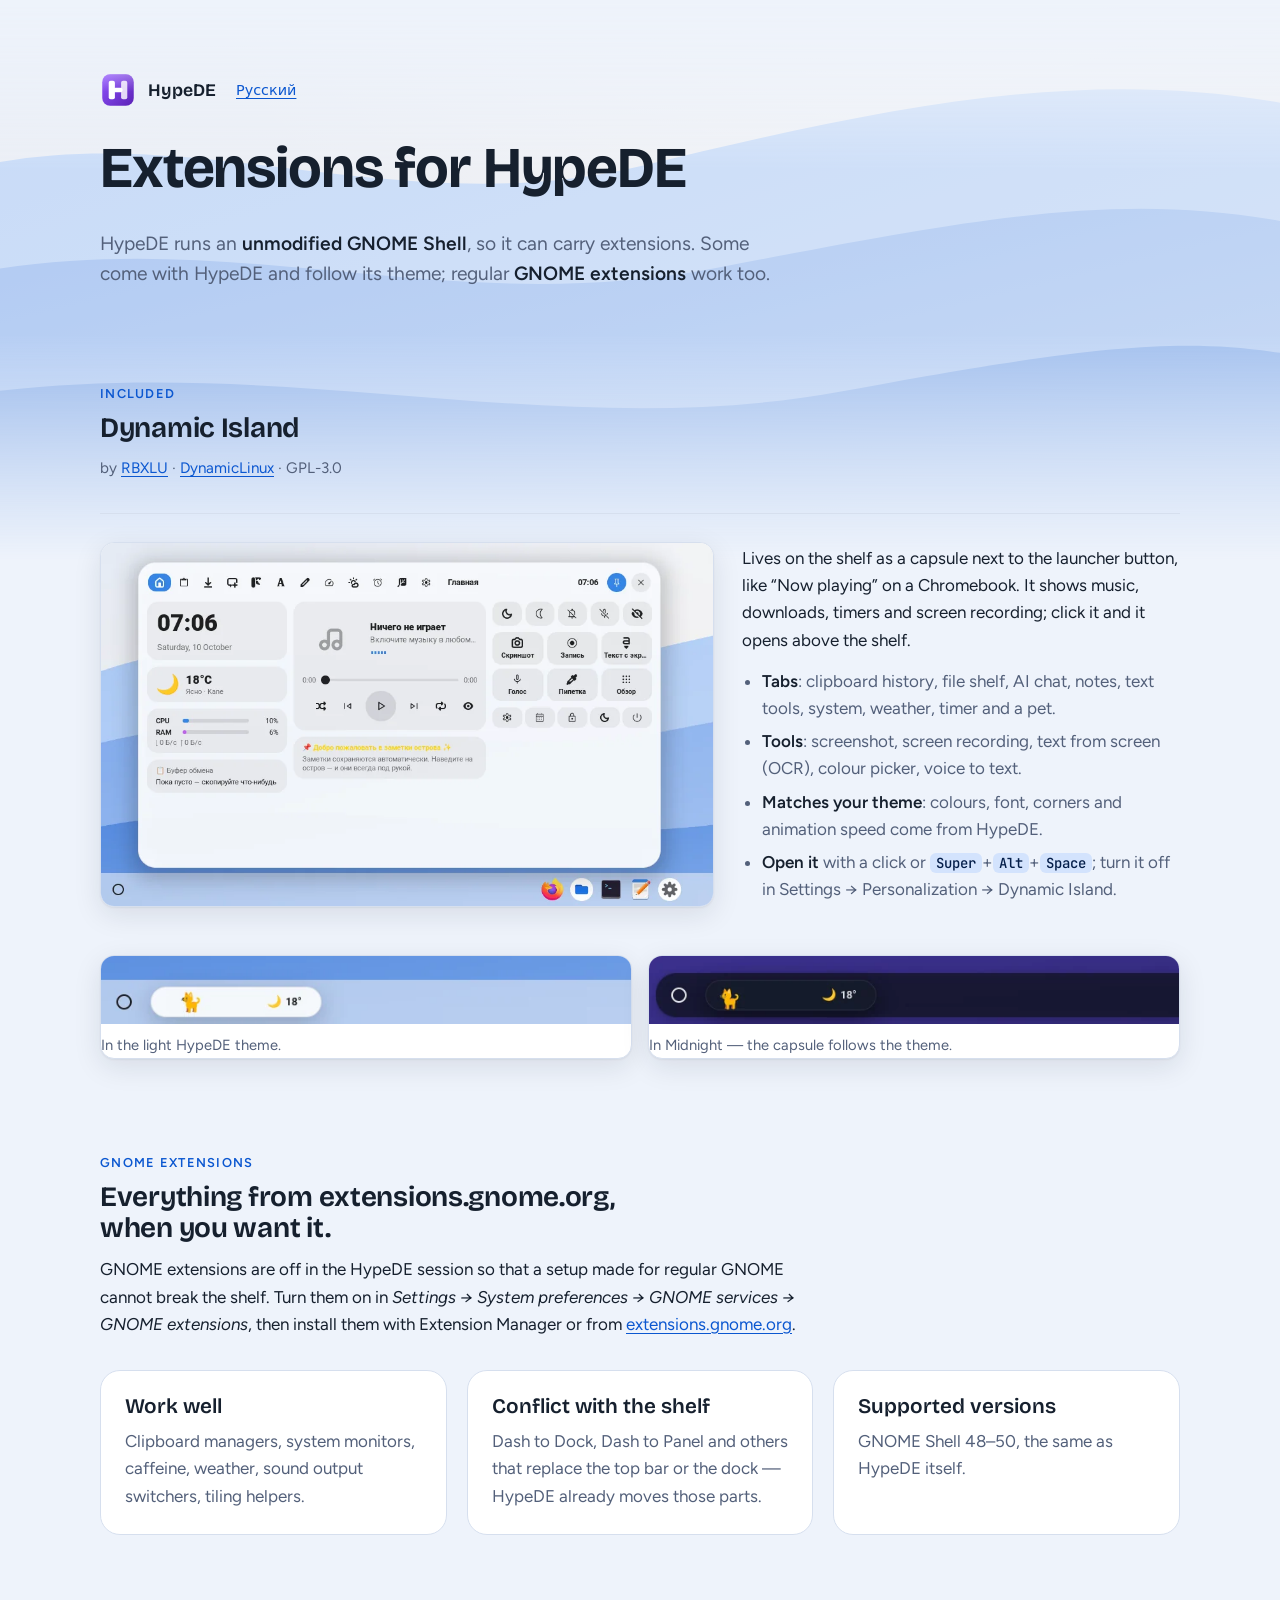
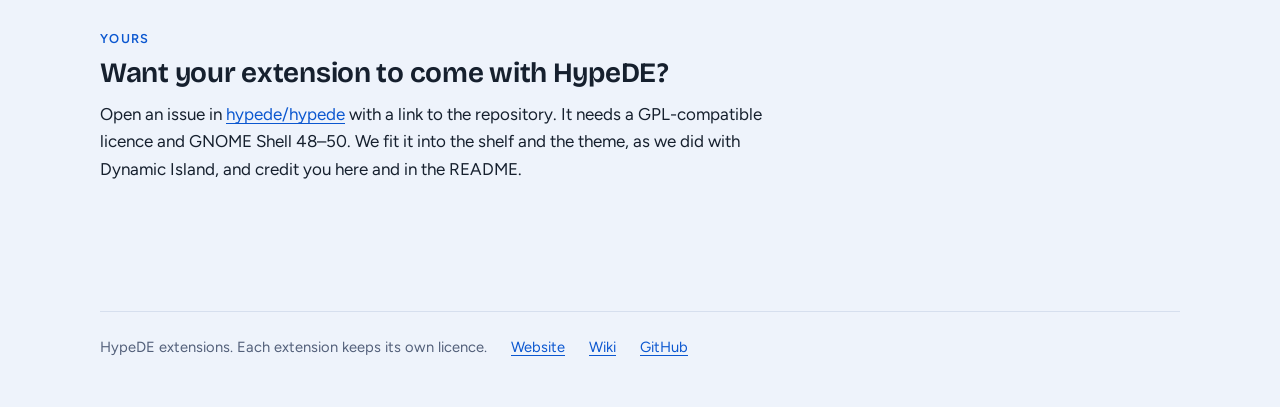
==== index.html @ a624a208 "First version Co-Authored-By: Claude Opus 5.5 <noreply@anthropic.com> Claude-Session: https://claude" ====
<!doctype html>
<html lang="en">
<head>
<meta charset="utf-8">
<meta name="viewport" content="width=device-width, initial-scale=1, viewport-fit=cover">
<title>HypeDE Extensions</title>
<meta name="description" content="Extensions for HypeDE: Dynamic Island on the shelf and how to use GNOME extensions.">
<link rel="icon" href="assets/img/logo.svg" type="image/svg+xml">
<link rel="alternate" hreflang="ru" href="https://extensions.hypede.xyz/ru/">
<link rel="preconnect" href="https://fonts.googleapis.com">
<link rel="preconnect" href="https://fonts.gstatic.com" crossorigin>
<link rel="stylesheet" href="https://fonts.googleapis.com/css2?family=Bricolage+Grotesque:opsz,wght@12..96,600;12..96,700&family=Figtree:wght@400;500;600&family=JetBrains+Mono:wght@500&display=swap">
<link rel="stylesheet" href="assets/site.css?v=d804f1b828">
<style>
  body { padding-block-end: 48px; }
  kbd { font: 500 0.82em var(--font-mono); padding: 1px 6px; border-radius: 6px; background: var(--accent-soft); color: var(--on-accent-soft); }
  .by { color: var(--muted); font-size: 0.95rem; }
  .caps { display: grid; grid-template-columns: repeat(auto-fit, minmax(260px, 1fr)); gap: 16px; margin-top: 20px; }
  .caps figure { border-radius: 14px; overflow: hidden; }
  @media (prefers-reduced-motion: no-preference) {
    .hero > * { animation: rise-in 700ms cubic-bezier(0.2, 0.8, 0.2, 1) both; }
    .hero > :nth-child(2) { animation-delay: 80ms; }
    .hero > :nth-child(3) { animation-delay: 160ms; }
    section { animation: rise-in 800ms cubic-bezier(0.2, 0.8, 0.2, 1) 200ms both; }
    .how article { transition: transform 320ms cubic-bezier(0.2, 0.8, 0.2, 1), box-shadow 320ms; }
    .how article:hover { transform: translateY(-4px); box-shadow: var(--shadow); }
  }
</style>
</head>
<body>
<main class="page">
  <header class="hero" id="top">
    <div class="brand">
      <img src="assets/img/logo.svg" alt="" width="36" height="36">
      HypeDE
      <a class="lang" href="ru/" hreflang="ru" lang="ru">Русский</a>
    </div>
    <h1>Extensions for HypeDE</h1>
    <p class="lede">HypeDE runs an <strong>unmodified GNOME Shell</strong>, so it can carry extensions. Some come with HypeDE and follow its theme; regular <strong>GNOME extensions</strong> work too.</p>
  </header>

  <section id="island">
    <div class="section-head">
      <span class="eyebrow">Included</span>
      <h2>Dynamic Island</h2>
      <p class="by">by <a href="https://github.com/RBXLU">RBXLU</a> · <a href="https://github.com/RBXLU/DynamicLinux">DynamicLinux</a> · GPL-3.0</p>
    </div>
    <div class="part">
      <div class="part-text">
        <p>Lives on the shelf as a capsule next to the launcher button, like “Now playing” on a Chromebook. It shows music, downloads, timers and screen recording; click it and it opens above the shelf.</p>
        <ul>
          <li><strong>Tabs</strong>: clipboard history, file shelf, AI chat, notes, text tools, system, weather, timer and a pet.</li>
          <li><strong>Tools</strong>: screenshot, screen recording, text from screen (OCR), colour picker, voice to text.</li>
          <li><strong>Matches your theme</strong>: colours, font, corners and animation speed come from HypeDE.</li>
          <li><strong>Open it</strong> with a click or <kbd>Super</kbd>+<kbd>Alt</kbd>+<kbd>Space</kbd>; turn it off in Settings → Personalization → Dynamic Island.</li>
        </ul>
      </div>
      <figure class="screen">
        <img src="assets/img/island-open.webp" width="960" height="570" alt="Dynamic Island opened above the shelf: clock, weather, system load, music player and quick tools">
      </figure>
    </div>
    <div class="caps">
      <figure class="screen"><img src="assets/img/island-capsule.webp" width="620" height="80" alt="" loading="lazy"><figcaption>In the light HypeDE theme.</figcaption></figure>
      <figure class="screen"><img src="assets/img/island-capsule-dark.webp" width="620" height="80" alt="" loading="lazy"><figcaption>In Midnight — the capsule follows the theme.</figcaption></figure>
    </div>
  </section>

  <section id="gnome">
    <div class="section-head">
      <span class="eyebrow">GNOME extensions</span>
      <h2>Everything from extensions.gnome.org, when you want it.</h2>
      <p>GNOME extensions are off in the HypeDE session so that a setup made for regular GNOME cannot break the shelf. Turn them on in <em>Settings → System preferences → GNOME services → GNOME extensions</em>, then install them with Extension Manager or from <a href="https://extensions.gnome.org">extensions.gnome.org</a>.</p>
    </div>
    <div class="how">
      <article>
        <h3>Work well</h3>
        <p>Clipboard managers, system monitors, caffeine, weather, sound output switchers, tiling helpers.</p>
      </article>
      <article>
        <h3>Conflict with the shelf</h3>
        <p>Dash to Dock, Dash to Panel and others that replace the top bar or the dock — HypeDE already moves those parts.</p>
      </article>
      <article>
        <h3>Supported versions</h3>
        <p>GNOME Shell 48–50, the same as HypeDE itself.</p>
      </article>
    </div>
  </section>

  <section id="yours">
    <div class="section-head">
      <span class="eyebrow">Yours</span>
      <h2>Want your extension to come with HypeDE?</h2>
      <p>Open an issue in <a href="https://github.com/hypede/hypede/issues">hypede/hypede</a> with a link to the repository. It needs a GPL-compatible licence and GNOME Shell 48–50. We fit it into the shelf and the theme, as we did with Dynamic Island, and credit you here and in the README.</p>
    </div>
  </section>

  <footer>
    <span>HypeDE extensions. Each extension keeps its own licence.</span>
    <a href="https://hypede.xyz/">Website</a>
    <a href="https://wiki.hypede.xyz/">Wiki</a>
    <a href="https://github.com/hypede/hypede">GitHub</a>
  </footer>
</main>
</body>
</html>
---- assets/site.css ----
/* HypeDE site.
   Layout: a single reading column over the Horizon wallpaper, with the site's
   own navigation docked as a HypeDE shelf at the bottom of the window. */
:root {
  --sky: #eef3fb;          /* page ground, the pale top of the Horizon wallpaper */
  --surface: #ffffff;      /* cards and shelf bubbles */
  --ink: #16202e;          /* body text, blue-biased near-black */
  --muted: #53607a;        /* secondary text */
  --line: #d6dfee;         /* hairlines */
  --accent: #0b57d0;       /* Chrome OS–style tonal blue */
  --accent-soft: #d3e3fd;  /* selected pills, code chips */
  --on-accent-soft: #041e49;
  --shelf: rgba(242, 245, 250, 0.86);
  --shadow: 0 1px 2px rgba(22, 32, 46, 0.06), 0 8px 28px rgba(22, 32, 46, 0.10);

  --font-display: "Bricolage Grotesque", "Segoe UI", system-ui, sans-serif;
  --font-body: "Figtree", "Segoe UI", system-ui, sans-serif;
  --font-mono: "JetBrains Mono", ui-monospace, "SFMono-Regular", monospace;

  --step-0: 1.0625rem;
  --step-1: 1.3rem;
  --step-2: 1.75rem;
  --step-3: clamp(2.2rem, 4.8vw, 3.6rem);
  --radius: 20px;
  --shelf-height: 60px;
}
@media (prefers-color-scheme: dark) {
  :root:not([data-theme="light"]) {
    --sky: #0f1726; --surface: #1b2436; --ink: #e6ecf6; --muted: #a3b0c7;
    --line: #2c3850; --accent: #a8c7fa; --accent-soft: #0b3a82; --on-accent-soft: #d3e3fd;
    --shelf: rgba(18, 24, 36, 0.84);
    --shadow: 0 1px 2px rgba(0, 0, 0, 0.3), 0 10px 30px rgba(0, 0, 0, 0.35);
    color-scheme: dark;
  }
}
:root[data-theme="dark"] {
  --sky: #0f1726; --surface: #1b2436; --ink: #e6ecf6; --muted: #a3b0c7;
  --line: #2c3850; --accent: #a8c7fa; --accent-soft: #0b3a82; --on-accent-soft: #d3e3fd;
  --shelf: rgba(18, 24, 36, 0.84);
  --shadow: 0 1px 2px rgba(0, 0, 0, 0.3), 0 10px 30px rgba(0, 0, 0, 0.35);
  color-scheme: dark;
}

*, *::before, *::after { box-sizing: border-box; }
[hidden] { display: none !important; }
html { scroll-behavior: smooth; scroll-padding-top: 24px; overflow-x: clip; }
body {
  margin: 0;
  background: var(--sky);
  color: var(--ink);
  font: 400 var(--step-0)/1.6 var(--font-body);
  padding-inline: 16px;
  padding-block: 0 calc(var(--shelf-height) + 32px + env(safe-area-inset-bottom, 0px));
}
img { max-width: 100%; height: auto; display: block; }
a { color: var(--accent); text-underline-offset: 3px; }
:focus-visible { outline: 3px solid var(--accent); outline-offset: 3px; border-radius: 6px; }
h1, h2, h3 { font-family: var(--font-display); line-height: 1.12; text-wrap: balance; margin: 0; }
h1 { font-size: var(--step-3); font-weight: 700; letter-spacing: -0.02em; }
h2 { font-size: var(--step-2); font-weight: 650; letter-spacing: -0.01em; }
h3 { font-size: var(--step-1); font-weight: 600; }
p { margin: 0; }
code, pre { font-family: var(--font-mono); font-size: 0.88em; }
:not(pre) > code { background: var(--accent-soft); color: var(--on-accent-soft); padding: 0.1em 0.4em; border-radius: 6px; }

.page { max-width: 1080px; margin-inline: auto; display: grid; grid-template-columns: minmax(0, 1fr); gap: 96px; }

/* ---------- hero ---------- */
.hero {
  position: relative;
  padding-block: 72px 0;
  display: grid;
  grid-template-columns: minmax(0, 1fr);
  gap: 28px;
  justify-items: start;
}
.hero > * { max-width: 100%; min-width: 0; }
.hero::before {
  /* the Horizon wallpaper as a soft backdrop behind the heading */
  content: "";
  position: absolute;
  top: 0;
  left: calc(50% - 50vw);
  width: 100vw;
  height: 560px;
  background: url("img/horizon-light.svg") center bottom / cover no-repeat;
  opacity: 0.55;
  z-index: -1;
  mask-image: linear-gradient(to bottom, transparent, #000 30%, #000 60%, transparent);
}
@media (prefers-color-scheme: dark) { :root:not([data-theme="light"]) .hero::before { background-image: url("img/horizon-dark.svg"); } }
:root[data-theme="dark"] .hero::before { background-image: url("img/horizon-dark.svg"); }

.brand { display: flex; align-items: center; gap: 12px; font: 650 1.1rem var(--font-display); }
.brand img { width: 36px; height: 36px; }
.lang { margin-left: 8px; font: 500 0.9rem var(--font-body); }
.hero h1 { max-width: 18ch; }
.lede { max-width: 58ch; font-size: 1.2rem; color: var(--muted); }
.lede strong { color: var(--ink); font-weight: 600; }

.install {
  display: flex; align-items: center; gap: 10px; flex-wrap: wrap;
  background: var(--surface); border: 1px solid var(--line); border-radius: 999px;
  padding: 8px 8px 8px 20px; box-shadow: var(--shadow); max-width: 100%;
}
.install code { background: none; color: var(--ink); padding: 0; font-size: 0.92rem; overflow-wrap: anywhere; }
.install .prompt { color: var(--muted); user-select: none; }
button, .button {
  font: 600 0.95rem var(--font-body); cursor: pointer; border: 0; border-radius: 999px;
  padding: 10px 18px; background: var(--accent); color: var(--surface); text-decoration: none;
}
.button.quiet { background: var(--accent-soft); color: var(--on-accent-soft); }
.actions { display: flex; gap: 12px; flex-wrap: wrap; }

.screen {
  width: 100%;
  border-radius: 14px;
  overflow: hidden;
  box-shadow: var(--shadow);
  border: 1px solid var(--line);
  background: var(--surface);
}
.screen img { width: 100%; }
figure { margin: 0; display: grid; gap: 10px; }
figcaption { color: var(--muted); font-size: 0.92rem; }

/* ---------- parts ---------- */
.section-head { display: grid; gap: 12px; max-width: 64ch; margin-bottom: 32px; }
.eyebrow { font: 600 0.8rem var(--font-body); letter-spacing: 0.1em; text-transform: uppercase; color: var(--accent); }
.part {
  display: grid; gap: 28px; align-items: center;
  grid-template-columns: minmax(0, 5fr) minmax(0, 7fr);
  padding-block: 28px;
  border-top: 1px solid var(--line);
}
.part:nth-of-type(even) { grid-template-columns: minmax(0, 7fr) minmax(0, 5fr); }
.part:nth-of-type(even) .part-text { order: 2; }
.part-text { display: grid; gap: 14px; min-width: 0; }
.part-text ul { margin: 0; padding-left: 1.2em; display: grid; gap: 6px; color: var(--muted); }
.part-text li strong { color: var(--ink); font-weight: 600; }
.stack { font: 500 0.85rem var(--font-mono); color: var(--muted); }

/* ---------- how ---------- */
.how { display: grid; grid-template-columns: repeat(auto-fit, minmax(260px, 1fr)); gap: 20px; }
.how article { background: var(--surface); border-radius: var(--radius); padding: 24px; display: grid; gap: 10px; align-content: start; border: 1px solid var(--line); }
.how p { color: var(--muted); }
pre.tree {
  margin: 24px 0 0; padding: 20px; overflow-x: auto; border-radius: var(--radius);
  background: var(--surface); border: 1px solid var(--line); line-height: 1.7;
}

/* ---------- install ---------- */
.steps { display: grid; gap: 18px; counter-reset: step; }
.step { display: grid; grid-template-columns: 40px minmax(0, 1fr); gap: 16px; }
.step::before {
  counter-increment: step; content: counter(step);
  width: 40px; height: 40px; border-radius: 50%; display: grid; place-items: center;
  background: var(--accent-soft); color: var(--on-accent-soft); font: 700 1rem var(--font-display);
}
.step div { display: grid; gap: 8px; min-width: 0; }
.step p { color: var(--muted); }
.code {
  position: relative; margin: 0; padding: 16px 18px; overflow-x: auto;
  background: var(--surface); border: 1px solid var(--line); border-radius: 14px; line-height: 1.6;
}
.code button { position: absolute; top: 8px; right: 8px; padding: 6px 12px; font-size: 0.8rem; background: var(--accent-soft); color: var(--on-accent-soft); }

.limits { display: grid; gap: 12px; max-width: 70ch; color: var(--muted); padding-left: 1.2em; margin: 0; }

footer { color: var(--muted); font-size: 0.92rem; display: flex; gap: 12px 24px; flex-wrap: wrap; border-top: 1px solid var(--line); padding-top: 24px; }

/* ---------- the shelf (site navigation) ---------- */
.shelf {
  position: fixed; left: 0; right: 0; bottom: 0; z-index: 10;
  height: calc(var(--shelf-height) + env(safe-area-inset-bottom, 0px));
  padding: 8px 12px calc(8px + env(safe-area-inset-bottom, 0px));
  display: flex; align-items: center; gap: 8px;
  background: var(--shelf);
  backdrop-filter: blur(18px) saturate(1.4);
  -webkit-backdrop-filter: blur(18px) saturate(1.4);
  border-top: 1px solid var(--line);
}
.ring {
  width: 44px; height: 44px; border-radius: 50%; display: grid; place-items: center;
  background: transparent; padding: 0; flex: none;
}
.ring::after { content: ""; width: 14px; height: 14px; border-radius: 50%; border: 2px solid var(--ink); }
.ring:hover, .ring[aria-expanded="true"] { background: var(--line); }
.shelf-apps { flex: 1; display: flex; justify-content: center; gap: 4px; min-width: 0; overflow-x: auto; scrollbar-width: none; }
.shelf-apps a {
  display: flex; align-items: center; gap: 8px; height: 44px; padding: 0 14px; border-radius: 999px;
  color: var(--ink); text-decoration: none; font-weight: 500; font-size: 0.95rem; white-space: nowrap;
}
.shelf-apps a:hover { background: var(--line); }
.shelf-apps a[aria-current="true"] { background: var(--accent-soft); color: var(--on-accent-soft); }
.tray {
  flex: none; display: flex; align-items: center; gap: 10px; height: 40px; padding: 0 14px;
  border-radius: 999px; background: var(--line); font: 600 0.92rem var(--font-body);
  font-variant-numeric: tabular-nums;
}
.tray svg { width: 16px; height: 16px; fill: var(--ink); }

/* launcher bubble opened by the ring */
.bubble {
  position: fixed; left: 12px; bottom: calc(var(--shelf-height) + 10px + env(safe-area-inset-bottom, 0px));
  width: min(420px, calc(100vw - 24px)); z-index: 11;
  background: var(--surface); border-radius: 24px; box-shadow: var(--shadow); border: 1px solid var(--line);
  padding: 16px; display: grid; gap: 12px;
}
.bubble label { font: 600 0.8rem var(--font-body); color: var(--muted); letter-spacing: 0.06em; text-transform: uppercase; }
.bubble input {
  width: 100%; font: 500 1rem var(--font-body); padding: 12px 18px; border-radius: 999px;
  border: 2px solid var(--accent); background: var(--sky); color: var(--ink);
}
.bubble ul { list-style: none; margin: 0; padding: 0; display: grid; gap: 2px; }
.bubble a { display: block; padding: 10px 14px; border-radius: 12px; color: var(--ink); text-decoration: none; }
.bubble a:hover, .bubble a:focus-visible { background: var(--accent-soft); color: var(--on-accent-soft); }
.bubble .calc { font: 600 1.1rem var(--font-mono); padding: 10px 14px; border-radius: 12px; background: var(--accent-soft); color: var(--on-accent-soft); }

@media (max-width: 760px) {
  .page { gap: 64px; }
  .hero { padding-block: 40px 0; }
  .part, .part:nth-of-type(even) { grid-template-columns: minmax(0, 1fr); }
  .part:nth-of-type(even) .part-text { order: 0; }
  .shelf-apps a span { display: none; }
  .shelf-apps a { padding: 0 12px; }
  .tray .date { display: none; }
  .install { border-radius: 20px; padding: 14px 16px; }
}
/* ---------- motion ----------
   Everything below is decoration: the page is complete without it, and
   prefers-reduced-motion switches it off. Scroll reveals only apply once
   site.js has marked the page with .motion, and never to what is already
   on screen at load. */

@keyframes rise-in {
  from { opacity: 0; transform: translateY(18px); }
  to { opacity: 1; transform: none; }
}
@keyframes drift {
  from { background-position: 0% 100%; }
  to { background-position: 100% 100%; }
}
@keyframes tilt-in {
  from { opacity: 0; transform: perspective(1400px) rotateX(14deg) translateY(40px) scale(0.96); }
  to { opacity: 1; transform: perspective(1400px) rotateX(0) translateY(0) scale(1); }
}
@keyframes shelf-in {
  from { transform: translateY(100%); }
  to { transform: none; }
}
@keyframes bubble-in {
  from { opacity: 0; transform: translateY(14px) scale(0.94); }
  to { opacity: 1; transform: none; }
}
@keyframes ring-hint {
  0%, 100% { box-shadow: 0 0 0 0 color-mix(in srgb, var(--accent) 45%, transparent); }
  50% { box-shadow: 0 0 0 10px transparent; }
}
@keyframes wave {
  from { transform: translateX(0); }
  to { transform: translateX(-50%); }
}

@media (prefers-reduced-motion: no-preference) {
  /* the wallpaper drifts sideways inside its box, so nothing leaves the viewport */
  .hero::before { background-size: calc(100% + 160px) auto; animation: drift 18s ease-in-out infinite alternate; }
  .hero > * { animation: rise-in 700ms cubic-bezier(0.2, 0.8, 0.2, 1) both; }
  .hero > :nth-child(2) { animation-delay: 80ms; }
  .hero > :nth-child(3) { animation-delay: 160ms; }
  .hero > :nth-child(4) { animation-delay: 240ms; }
  .hero > :nth-child(5) { animation-delay: 320ms; }
  /* backwards, not both: once finished, the hover lift must win */
  .hero > .screen { animation: tilt-in 1100ms cubic-bezier(0.2, 0.8, 0.2, 1) 380ms backwards; }

  .shelf { animation: shelf-in 600ms cubic-bezier(0.2, 0.8, 0.2, 1) 200ms both; }
  .ring { animation: ring-hint 1.6s ease-out 1.2s 2; }
  .bubble:not([hidden]) { animation: bubble-in 260ms cubic-bezier(0.2, 0.9, 0.3, 1.2) both; transform-origin: 0 100%; }

  .screen, .how article, .gallery figure {
    transition: transform 320ms cubic-bezier(0.2, 0.8, 0.2, 1), box-shadow 320ms;
  }
  .screen:hover, .how article:hover, .gallery figure:hover {
    transform: translateY(-4px);
    box-shadow: 0 2px 4px rgba(22, 32, 46, 0.08), 0 18px 40px rgba(22, 32, 46, 0.16);
  }
  .shelf-apps a, .ring, button, .button { transition: background-color 160ms, transform 160ms; }
  .shelf-apps a:active, .ring:active, button:active, .button:active { transform: scale(0.95); }

  /* Scroll reveal: .reveal elements rise into place as they come into view. */
  .motion .reveal { opacity: 0; transform: translateY(28px); transition: opacity 700ms, transform 800ms cubic-bezier(0.2, 0.8, 0.2, 1); }
  .motion .reveal.in { opacity: 1; transform: none; }
  .motion .reveal.in:nth-child(2) { transition-delay: 90ms; }
  .motion .reveal.in:nth-child(3) { transition-delay: 180ms; }
  .motion .reveal.in:nth-child(4) { transition-delay: 270ms; }

  /* Lock screen preview: the colour waves roll across its top edge. */
  .waves { animation: wave 9s linear infinite; }
}
@media (prefers-reduced-motion: reduce) { html { scroll-behavior: auto; } }

/* ---------- lock screen and customisation sections ---------- */
.wave-band {
  position: relative; height: 90px; overflow: hidden; border-radius: var(--radius);
  background: var(--surface); border: 1px solid var(--line);
}
.waves { position: absolute; inset: 0 auto 0 0; width: 200%; height: 100%; }
.gallery { display: grid; grid-template-columns: repeat(auto-fit, minmax(280px, 1fr)); gap: 20px; }
.gallery figure { border-radius: 14px; }
.gallery figcaption { padding-inline: 4px; }
.chips { display: flex; flex-wrap: wrap; gap: 8px; margin: 0; padding: 0; list-style: none; }
.chips li {
  padding: 6px 14px; border-radius: 999px; background: var(--accent-soft); color: var(--on-accent-soft);
  font-weight: 500; font-size: 0.92rem;
}
.support { color: #ff5e5b; font-weight: 600; }

kbd { font: 500 0.82em var(--font-mono); padding: 1px 6px; border-radius: 6px; background: var(--accent-soft); color: var(--on-accent-soft); }
.features article { display: grid; gap: 8px; align-content: start; }
@media (prefers-reduced-motion: no-preference) {
  .how article { transition: transform 320ms cubic-bezier(0.2, 0.8, 0.2, 1), box-shadow 320ms; }
  .how article:hover { transform: translateY(-4px); box-shadow: var(--shadow); }
  .motion .chips li.reveal { transform: scale(0.92) translateY(10px); }
  .motion .chips li.reveal.in { transform: none; }
}
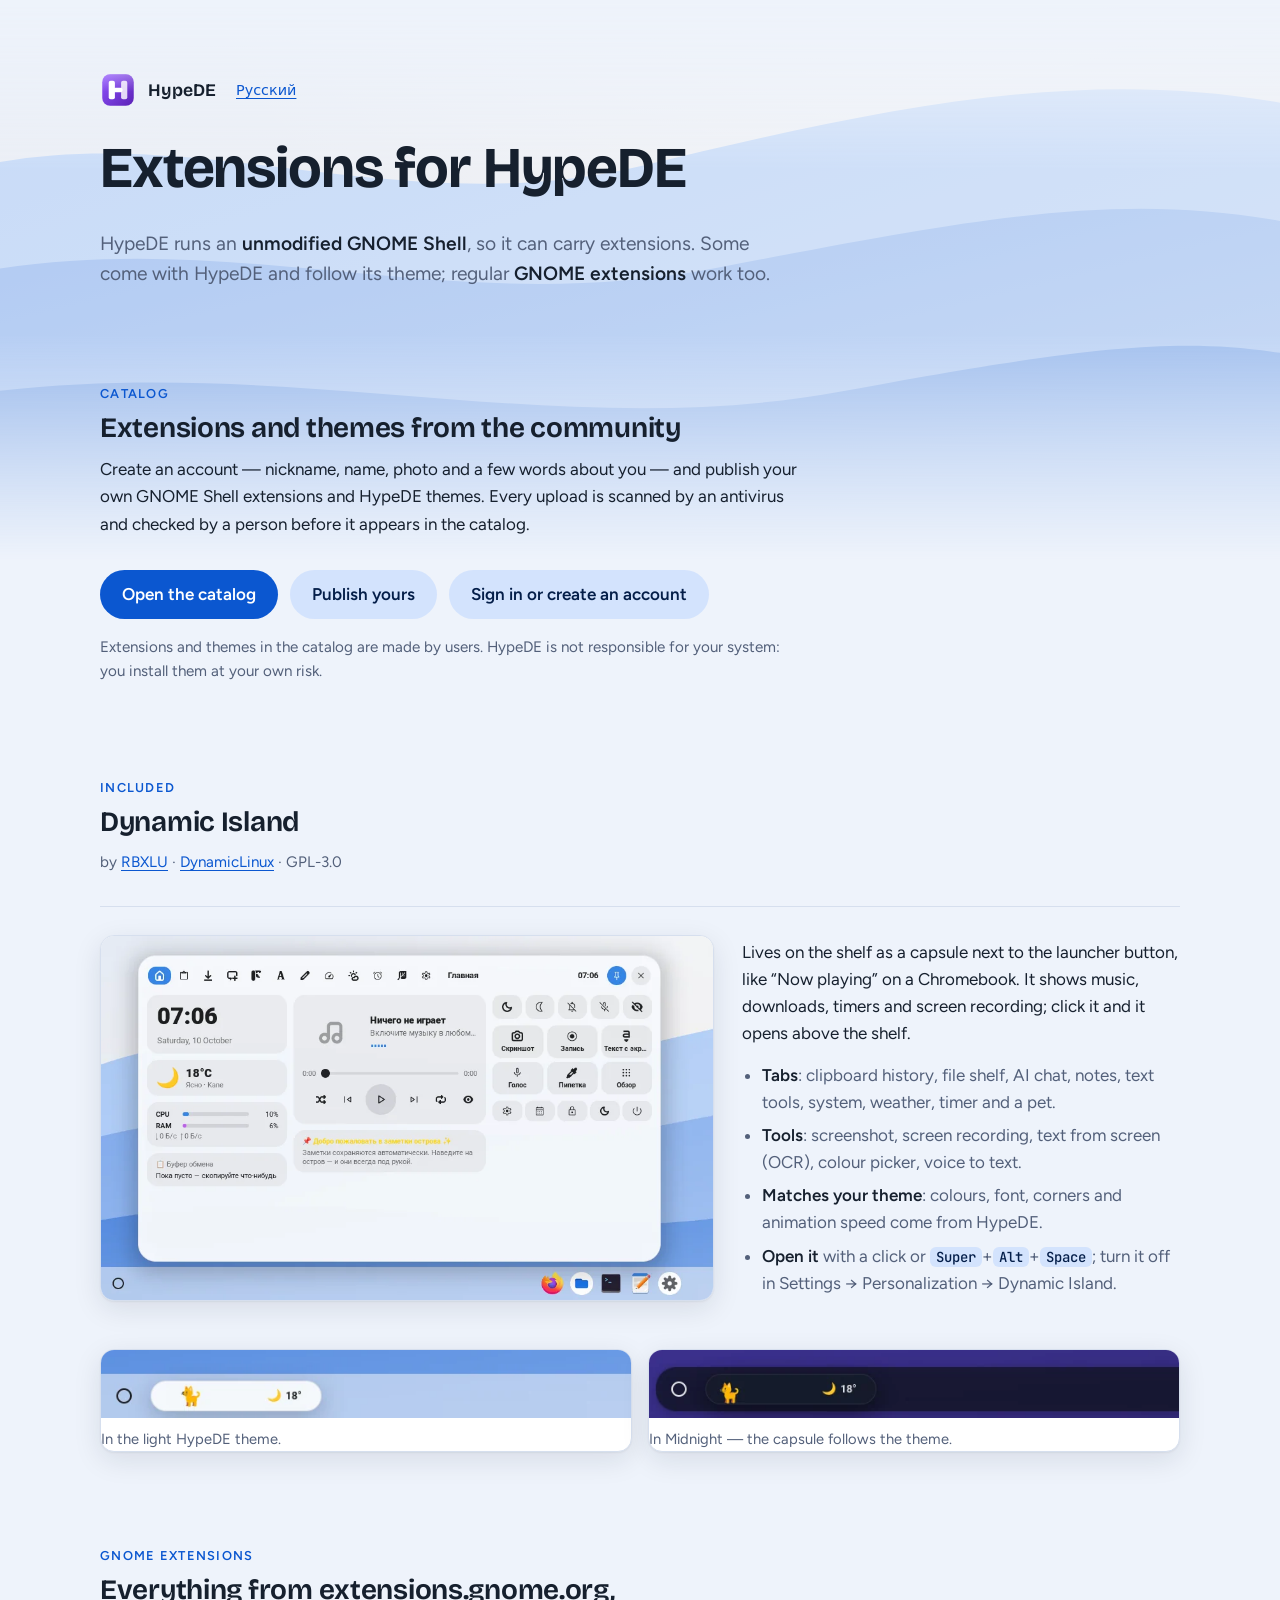
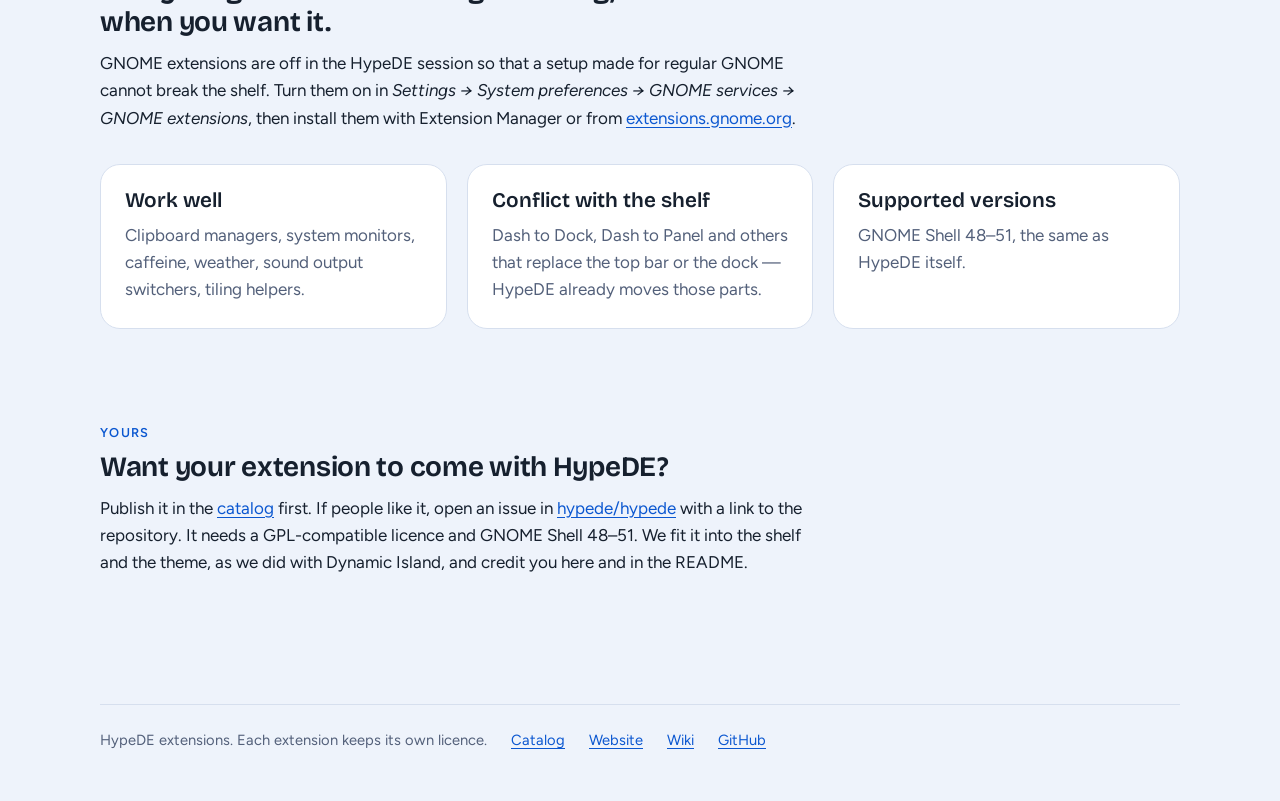
==== commit 52e6b328: "Accounts and a catalog of user extensions and themes People can now create an account on extensions." ====
--- a/index.html
+++ b/index.html
@@ -13,6 +13,10 @@
 <link rel="stylesheet" href="assets/site.css?v=d804f1b828">
 <style>
   body { padding-block-end: 48px; }
+  .btn-link { display: inline-flex; align-items: center; padding: 11px 22px; border-radius: 999px; font-weight: 600; text-decoration: none;
+              background: var(--accent-soft); color: var(--on-accent-soft); }
+  .btn-link.primary { background: var(--accent); color: var(--surface); }
+  .note { color: var(--muted); font-size: 0.95rem; margin-top: 16px; max-width: 70ch; }
   kbd { font: 500 0.82em var(--font-mono); padding: 1px 6px; border-radius: 6px; background: var(--accent-soft); color: var(--on-accent-soft); }
   .by { color: var(--muted); font-size: 0.95rem; }
   .caps { display: grid; grid-template-columns: repeat(auto-fit, minmax(260px, 1fr)); gap: 16px; margin-top: 20px; }
@@ -38,6 +42,20 @@
     <h1>Extensions for HypeDE</h1>
     <p class="lede">HypeDE runs an <strong>unmodified GNOME Shell</strong>, so it can carry extensions. Some come with HypeDE and follow its theme; regular <strong>GNOME extensions</strong> work too.</p>
   </header>
+
+  <section id="catalog">
+    <div class="section-head">
+      <span class="eyebrow">Catalog</span>
+      <h2>Extensions and themes from the community</h2>
+      <p>Create an account — nickname, name, photo and a few words about you — and publish your own GNOME Shell extensions and HypeDE themes. Every upload is scanned by an antivirus and checked by a person before it appears in the catalog.</p>
+    </div>
+    <div class="actions">
+      <a class="btn-link primary" href="catalog/">Open the catalog</a>
+      <a class="btn-link" href="catalog/#/submit">Publish yours</a>
+      <a class="btn-link" href="catalog/#/account">Sign in or create an account</a>
+    </div>
+    <p class="note">Extensions and themes in the catalog are made by users. HypeDE is not responsible for your system: you install them at your own risk.</p>
+  </section>
 
   <section id="island">
     <div class="section-head">
@@ -82,7 +100,7 @@
       </article>
       <article>
         <h3>Supported versions</h3>
-        <p>GNOME Shell 48–50, the same as HypeDE itself.</p>
+        <p>GNOME Shell 48–51, the same as HypeDE itself.</p>
       </article>
     </div>
   </section>
@@ -91,12 +109,13 @@
     <div class="section-head">
       <span class="eyebrow">Yours</span>
       <h2>Want your extension to come with HypeDE?</h2>
-      <p>Open an issue in <a href="https://github.com/hypede/hypede/issues">hypede/hypede</a> with a link to the repository. It needs a GPL-compatible licence and GNOME Shell 48–50. We fit it into the shelf and the theme, as we did with Dynamic Island, and credit you here and in the README.</p>
+      <p>Publish it in the <a href="catalog/#/submit">catalog</a> first. If people like it, open an issue in <a href="https://github.com/hypede/hypede/issues">hypede/hypede</a> with a link to the repository. It needs a GPL-compatible licence and GNOME Shell 48–51. We fit it into the shelf and the theme, as we did with Dynamic Island, and credit you here and in the README.</p>
     </div>
   </section>
 
   <footer>
     <span>HypeDE extensions. Each extension keeps its own licence.</span>
+    <a href="catalog/">Catalog</a>
     <a href="https://hypede.xyz/">Website</a>
     <a href="https://wiki.hypede.xyz/">Wiki</a>
     <a href="https://github.com/hypede/hypede">GitHub</a>
